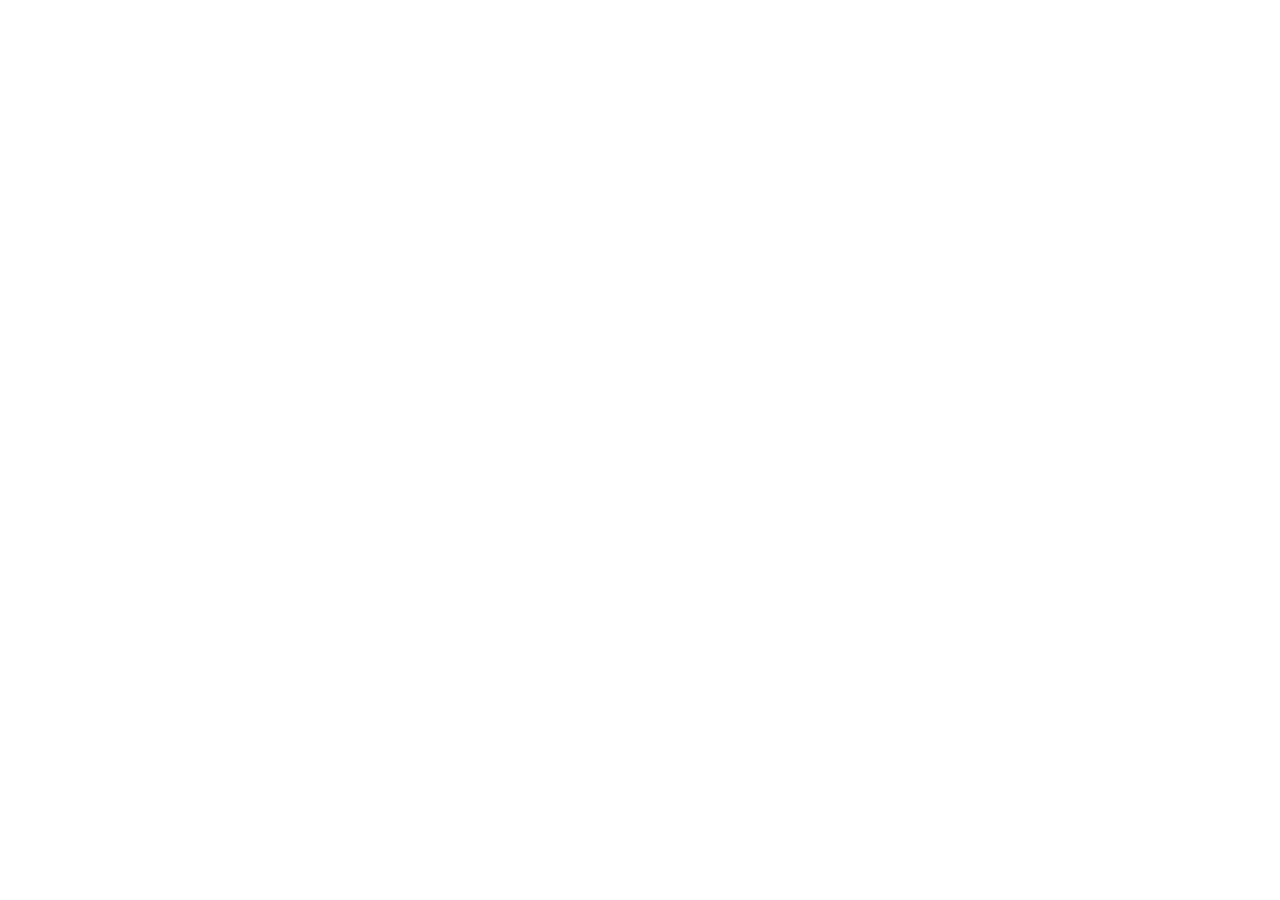
==== index.html @ 88f96a63 "Use tech stack vite_react_shadcn_ts" ====
<!DOCTYPE html>
<html lang="en">
  <head>
    <meta charset="UTF-8" />
    <meta name="viewport" content="width=device-width, initial-scale=1.0" />
    <title>hacknfact-genesis-portal</title>
    <meta name="description" content="Lovable Generated Project" />
    <meta name="author" content="Lovable" />

    <meta property="og:title" content="hacknfact-genesis-portal" />
    <meta property="og:description" content="Lovable Generated Project" />
    <meta property="og:type" content="website" />
    <meta property="og:image" content="https://lovable.dev/opengraph-image-p98pqg.png" />

    <meta name="twitter:card" content="summary_large_image" />
    <meta name="twitter:site" content="@lovable_dev" />
    <meta name="twitter:image" content="https://lovable.dev/opengraph-image-p98pqg.png" />
  </head>

  <body>
    <div id="root"></div>
    <!-- IMPORTANT: DO NOT REMOVE THIS SCRIPT TAG OR THIS VERY COMMENT! -->
    <script src="https://cdn.gpteng.co/gptengineer.js" type="module"></script>
    <script type="module" src="/src/main.tsx"></script>
  </body>
</html>
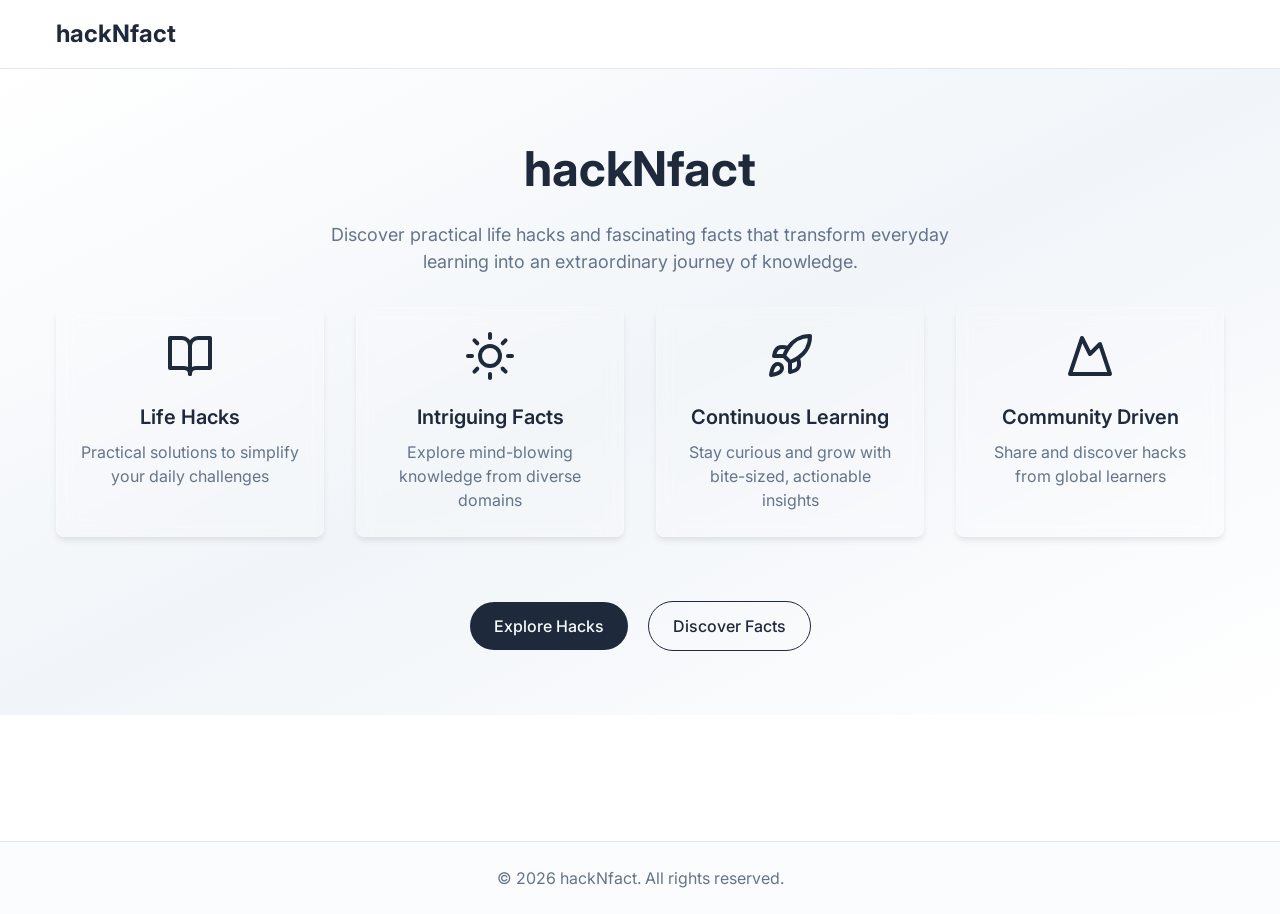
==== commit b7e275be: "Refactor: Convert to HTML/CSS/JS Convert the React application to a static HTML, CSS, and JavaScript" ====
--- a/index.html
+++ b/index.html
@@ -1,26 +1,109 @@
+
 <!DOCTYPE html>
 <html lang="en">
-  <head>
-    <meta charset="UTF-8" />
-    <meta name="viewport" content="width=device-width, initial-scale=1.0" />
-    <title>hacknfact-genesis-portal</title>
-    <meta name="description" content="Lovable Generated Project" />
-    <meta name="author" content="Lovable" />
+<head>
+    <meta charset="UTF-8">
+    <meta name="viewport" content="width=device-width, initial-scale=1.0">
+    <title>hackNfact - Home</title>
+    <link href="https://fonts.googleapis.com/css2?family=Inter:wght@400;500;600;700&display=swap" rel="stylesheet">
+    <link rel="stylesheet" href="styles.css">
+</head>
+<body>
+    <div class="page-layout">
+        <header class="header">
+            <div class="container nav-container">
+                <a href="index.html" class="logo">hackNfact</a>
+                
+                <nav class="nav hidden">
+                    <ul class="nav-links">
+                        <li><a href="index.html" class="nav-link">Home</a></li>
+                        <li><a href="hacks.html" class="nav-link">Hacks</a></li>
+                        <li><a href="facts.html" class="nav-link">Facts</a></li>
+                        <li><a href="submit.html" class="nav-link">Submit</a></li>
+                        <li><a href="about.html" class="nav-link">About</a></li>
+                        <li><a href="contact.html" class="nav-link">Contact</a></li>
+                    </ul>
+                </nav>
+                
+                <button class="mobile-menu-btn">
+                    <svg xmlns="http://www.w3.org/2000/svg" width="24" height="24" viewBox="0 0 24 24" fill="none" stroke="currentColor" stroke-width="2" stroke-linecap="round" stroke-linejoin="round">
+                        <line x1="4" y1="12" x2="20" y2="12"></line>
+                        <line x1="4" y1="6" x2="20" y2="6"></line>
+                        <line x1="4" y1="18" x2="20" y2="18"></line>
+                    </svg>
+                </button>
+            </div>
+        </header>
+        
+        <main class="main">
+            <div class="hero" style="background: linear-gradient(to bottom right, var(--background), var(--secondary), var(--background))">
+                <div class="container">
+                    <h1 class="hero-title">hackNfact</h1>
+                    <p class="hero-description">
+                        Discover practical life hacks and fascinating facts that transform everyday learning into an extraordinary journey of knowledge.
+                    </p>
+                    
+                    <div class="grid grid-4" style="margin-bottom: 4rem;">
+                        <div class="feature-card">
+                            <svg class="feature-icon" xmlns="http://www.w3.org/2000/svg" width="24" height="24" viewBox="0 0 24 24" fill="none" stroke="currentColor" stroke-width="2" stroke-linecap="round" stroke-linejoin="round">
+                                <path d="M2 3h6a4 4 0 0 1 4 4v14a3 3 0 0 0-3-3H2z"></path>
+                                <path d="M22 3h-6a4 4 0 0 0-4 4v14a3 3 0 0 1 3-3h7z"></path>
+                            </svg>
+                            <h3 class="feature-title">Life Hacks</h3>
+                            <p class="feature-description">Practical solutions to simplify your daily challenges</p>
+                        </div>
+                        
+                        <div class="feature-card">
+                            <svg class="feature-icon" xmlns="http://www.w3.org/2000/svg" width="24" height="24" viewBox="0 0 24 24" fill="none" stroke="currentColor" stroke-width="2" stroke-linecap="round" stroke-linejoin="round">
+                                <circle cx="12" cy="12" r="5"></circle>
+                                <line x1="12" y1="1" x2="12" y2="3"></line>
+                                <line x1="12" y1="21" x2="12" y2="23"></line>
+                                <line x1="4.22" y1="4.22" x2="5.64" y2="5.64"></line>
+                                <line x1="18.36" y1="18.36" x2="19.78" y2="19.78"></line>
+                                <line x1="1" y1="12" x2="3" y2="12"></line>
+                                <line x1="21" y1="12" x2="23" y2="12"></line>
+                                <line x1="4.22" y1="19.78" x2="5.64" y2="18.36"></line>
+                                <line x1="18.36" y1="5.64" x2="19.78" y2="4.22"></line>
+                            </svg>
+                            <h3 class="feature-title">Intriguing Facts</h3>
+                            <p class="feature-description">Explore mind-blowing knowledge from diverse domains</p>
+                        </div>
+                        
+                        <div class="feature-card">
+                            <svg class="feature-icon" xmlns="http://www.w3.org/2000/svg" width="24" height="24" viewBox="0 0 24 24" fill="none" stroke="currentColor" stroke-width="2" stroke-linecap="round" stroke-linejoin="round">
+                                <path d="M4.5 16.5c-1.5 1.26-2 5-2 5s3.74-.5 5-2c.71-.84.7-2.13-.09-2.91a2.18 2.18 0 0 0-2.91-.09z"></path>
+                                <path d="m12 15-3-3a22 22 0 0 1 2-3.95A12.88 12.88 0 0 1 22 2c0 2.72-.78 7.5-6 11a22.35 22.35 0 0 1-4 2z"></path>
+                                <path d="M9 12H4s.55-3.03 2-4c1.62-1.08 5 0 5 0"></path>
+                                <path d="M12 15v5s3.03-.55 4-2c1.08-1.62 0-5 0-5"></path>
+                            </svg>
+                            <h3 class="feature-title">Continuous Learning</h3>
+                            <p class="feature-description">Stay curious and grow with bite-sized, actionable insights</p>
+                        </div>
+                        
+                        <div class="feature-card">
+                            <svg class="feature-icon" xmlns="http://www.w3.org/2000/svg" width="24" height="24" viewBox="0 0 24 24" fill="none" stroke="currentColor" stroke-width="2" stroke-linecap="round" stroke-linejoin="round">
+                                <path d="m8 3 4 8 5-5 5 15H2L8 3z"></path>
+                            </svg>
+                            <h3 class="feature-title">Community Driven</h3>
+                            <p class="feature-description">Share and discover hacks from global learners</p>
+                        </div>
+                    </div>
+                    
+                    <div>
+                        <a href="hacks.html" class="btn btn-primary" style="margin-right: 1rem;">Explore Hacks</a>
+                        <a href="facts.html" class="btn btn-outline">Discover Facts</a>
+                    </div>
+                </div>
+            </div>
+        </main>
+        
+        <footer class="footer">
+            <div class="container footer-content">
+                <p>© <script>document.write(new Date().getFullYear())</script> hackNfact. All rights reserved.</p>
+            </div>
+        </footer>
+    </div>
 
-    <meta property="og:title" content="hacknfact-genesis-portal" />
-    <meta property="og:description" content="Lovable Generated Project" />
-    <meta property="og:type" content="website" />
-    <meta property="og:image" content="https://lovable.dev/opengraph-image-p98pqg.png" />
-
-    <meta name="twitter:card" content="summary_large_image" />
-    <meta name="twitter:site" content="@lovable_dev" />
-    <meta name="twitter:image" content="https://lovable.dev/opengraph-image-p98pqg.png" />
-  </head>
-
-  <body>
-    <div id="root"></div>
-    <!-- IMPORTANT: DO NOT REMOVE THIS SCRIPT TAG OR THIS VERY COMMENT! -->
-    <script src="https://cdn.gpteng.co/gptengineer.js" type="module"></script>
-    <script type="module" src="/src/main.tsx"></script>
-  </body>
+    <script src="scripts.js"></script>
+</body>
 </html>
--- a/styles.css
+++ b/styles.css
@@ -0,0 +1,655 @@
+
+:root {
+  --background: #ffffff;
+  --foreground: #1e293b;
+  --primary: #1e293b;
+  --primary-foreground: #f8fafc;
+  --secondary: #f1f5f9;
+  --secondary-foreground: #1e293b;
+  --muted: #f1f5f9;
+  --muted-foreground: #64748b;
+  --accent: #f1f5f9;
+  --accent-foreground: #1e293b;
+  --border: #e2e8f0;
+  --input: #e2e8f0;
+  --border-radius: 0.5rem;
+}
+
+* {
+  margin: 0;
+  padding: 0;
+  box-sizing: border-box;
+  border-color: var(--border);
+}
+
+body {
+  font-family: 'Inter', system-ui, -apple-system, BlinkMacSystemFont, 'Segoe UI', Roboto, 'Helvetica Neue', sans-serif;
+  background-color: var(--background);
+  color: var(--foreground);
+  line-height: 1.5;
+}
+
+.container {
+  width: 100%;
+  max-width: 1200px;
+  margin: 0 auto;
+  padding: 0 1rem;
+}
+
+/* Navigation */
+.header {
+  background-color: rgba(255, 255, 255, 0.8);
+  backdrop-filter: blur(8px);
+  border-bottom: 1px solid var(--border);
+  position: sticky;
+  top: 0;
+  z-index: 10;
+}
+
+.nav-container {
+  display: flex;
+  justify-content: space-between;
+  align-items: center;
+  padding: 1rem;
+}
+
+.logo {
+  font-size: 1.5rem;
+  font-weight: bold;
+  color: var(--primary);
+  text-decoration: none;
+}
+
+.nav {
+  display: none;
+}
+
+.nav-links {
+  display: flex;
+  gap: 1.5rem;
+  list-style: none;
+}
+
+.nav-link {
+  color: var(--muted-foreground);
+  text-decoration: none;
+  transition: color 0.2s;
+}
+
+.nav-link:hover {
+  color: var(--primary);
+}
+
+.nav-link.active {
+  color: var(--primary);
+  font-weight: 500;
+}
+
+.mobile-menu-btn {
+  background: none;
+  border: none;
+  color: var(--muted-foreground);
+  padding: 0.5rem;
+  cursor: pointer;
+  display: block;
+}
+
+/* Footer */
+.footer {
+  background-color: rgba(241, 245, 249, 0.3);
+  padding: 1.5rem 0;
+  border-top: 1px solid var(--border);
+}
+
+.footer-content {
+  text-align: center;
+  color: var(--muted-foreground);
+}
+
+/* Main Content */
+.main {
+  flex-grow: 1;
+  min-height: calc(100vh - 128px);
+}
+
+/* Page Layout */
+.page-layout {
+  min-height: 100vh;
+  display: flex;
+  flex-direction: column;
+}
+
+/* Hero Sections */
+.hero {
+  padding: 4rem 1rem;
+  text-align: center;
+}
+
+.hero-title {
+  font-size: 2.5rem;
+  font-weight: bold;
+  margin-bottom: 1rem;
+  color: var(--primary);
+}
+
+.hero-description {
+  font-size: 1.125rem;
+  max-width: 42rem;
+  margin: 0 auto 2rem;
+  color: var(--muted-foreground);
+}
+
+/* Cards */
+.card {
+  background-color: var(--background);
+  border: 1px solid var(--border);
+  border-radius: var(--border-radius);
+  overflow: hidden;
+  transition: box-shadow 0.3s, transform 0.3s;
+}
+
+.card:hover {
+  box-shadow: 0 10px 25px -5px rgba(0, 0, 0, 0.1);
+}
+
+.card-header {
+  padding: 1.5rem;
+  background: linear-gradient(to right, rgba(241, 245, 249, 0.3), rgba(255, 255, 255, 1));
+}
+
+.card-header-content {
+  display: flex;
+  align-items: center;
+  gap: 0.75rem;
+  margin-bottom: 0.5rem;
+}
+
+.icon-container {
+  padding: 0.5rem;
+  background-color: rgba(30, 41, 59, 0.1);
+  border-radius: 0.5rem;
+  color: var(--primary);
+}
+
+.card-title {
+  font-size: 1.25rem;
+  font-weight: 600;
+}
+
+.card-description {
+  color: var(--muted-foreground);
+  font-size: 0.875rem;
+}
+
+.card-content {
+  padding: 1.5rem;
+}
+
+/* Buttons */
+.btn {
+  display: inline-flex;
+  align-items: center;
+  justify-content: center;
+  padding: 0.75rem 1.5rem;
+  font-weight: 500;
+  border-radius: 9999px;
+  transition: all 0.2s;
+  cursor: pointer;
+  text-decoration: none;
+}
+
+.btn-primary {
+  background-color: var(--primary);
+  color: var(--primary-foreground);
+}
+
+.btn-primary:hover {
+  background-color: rgba(30, 41, 59, 0.9);
+}
+
+.btn-outline {
+  border: 1px solid var(--primary);
+  color: var(--primary);
+  background-color: transparent;
+}
+
+.btn-outline:hover {
+  background-color: rgba(30, 41, 59, 0.1);
+}
+
+/* Grid Layouts */
+.grid {
+  display: grid;
+  gap: 2rem;
+}
+
+/* Fact item styles */
+.fact-item {
+  border-left: 4px solid rgba(30, 41, 59, 0.5);
+  padding-left: 1rem;
+  padding-top: 0.5rem;
+  padding-bottom: 0.5rem;
+  margin-bottom: 1rem;
+  background-color: rgba(241, 245, 249, 0.2);
+  border-top-right-radius: 0.25rem;
+  border-bottom-right-radius: 0.25rem;
+  transition: background-color 0.2s;
+}
+
+.fact-item:hover {
+  background-color: rgba(241, 245, 249, 0.3);
+}
+
+/* Hack item styles */
+.hack-list {
+  list-style: none;
+}
+
+.hack-item {
+  border-bottom: 1px solid rgba(226, 232, 240, 0.6);
+  padding-bottom: 0.75rem;
+  margin-bottom: 0.75rem;
+}
+
+.hack-item:last-child {
+  border-bottom: none;
+  padding-bottom: 0;
+  margin-bottom: 0;
+}
+
+.hack-link {
+  color: var(--foreground);
+  text-decoration: none;
+  display: flex;
+  align-items: center;
+  gap: 0.5rem;
+  transition: color 0.2s;
+}
+
+.hack-link:hover {
+  color: var(--primary);
+}
+
+.dot {
+  height: 0.5rem;
+  width: 0.5rem;
+  background-color: var(--accent);
+  border-radius: 50%;
+  display: inline-block;
+}
+
+/* Forms */
+.form-group {
+  margin-bottom: 1.5rem;
+}
+
+.form-label {
+  display: block;
+  margin-bottom: 0.5rem;
+  font-weight: 500;
+}
+
+.form-input {
+  width: 100%;
+  padding: 0.75rem;
+  border: 1px solid var(--input);
+  border-radius: var(--border-radius);
+  background-color: var(--background);
+  color: var(--foreground);
+}
+
+.form-input:focus {
+  outline: 2px solid rgba(30, 41, 59, 0.2);
+  outline-offset: 2px;
+}
+
+.form-textarea {
+  min-height: 150px;
+  resize: vertical;
+}
+
+.form-select {
+  width: 100%;
+  padding: 0.75rem;
+  border: 1px solid var(--input);
+  border-radius: var(--border-radius);
+  background-color: var(--background);
+  color: var(--foreground);
+}
+
+.form-error {
+  color: #f43f5e;
+  font-size: 0.875rem;
+  margin-top: 0.25rem;
+}
+
+.form-description {
+  color: var(--muted-foreground);
+  font-size: 0.875rem;
+  margin-top: 0.25rem;
+}
+
+/* Modal and Dialog */
+.dialog-overlay {
+  position: fixed;
+  inset: 0;
+  background-color: rgba(0, 0, 0, 0.8);
+  display: flex;
+  align-items: center;
+  justify-content: center;
+  z-index: 50;
+}
+
+.dialog-content {
+  background-color: var(--background);
+  padding: 1.5rem;
+  border-radius: var(--border-radius);
+  box-shadow: 0 25px 50px -12px rgba(0, 0, 0, 0.25);
+  max-width: 42rem;
+  width: 90%;
+}
+
+.dialog-header {
+  margin-bottom: 1rem;
+}
+
+.dialog-title {
+  font-size: 1.5rem;
+  font-weight: 600;
+  text-align: center;
+}
+
+/* Animation utility classes */
+.animate-pulse {
+  animation: pulse 2s cubic-bezier(0.4, 0, 0.6, 1) infinite;
+}
+
+@keyframes pulse {
+  0%, 100% {
+    opacity: 1;
+  }
+  50% {
+    opacity: .7;
+  }
+}
+
+.animate-fade-in {
+  animation: fade-in 0.3s ease-out;
+}
+
+@keyframes fade-in {
+  from {
+    opacity: 0;
+    transform: translateY(10px);
+  }
+  to {
+    opacity: 1;
+    transform: translateY(0);
+  }
+}
+
+/* Carousel */
+.carousel {
+  position: relative;
+  width: 100%;
+  max-width: 24rem;
+  margin: 0 auto;
+  overflow: hidden;
+}
+
+.carousel-content {
+  display: flex;
+  transition: transform 0.5s ease;
+}
+
+.carousel-item {
+  flex: 0 0 100%;
+  display: flex;
+  flex-direction: column;
+  align-items: center;
+}
+
+.carousel-image-container {
+  overflow: hidden;
+  border-radius: var(--border-radius);
+  aspect-ratio: 1;
+  width: 100%;
+  max-width: 300px;
+  margin: 0 auto;
+}
+
+.carousel-image {
+  width: 100%;
+  height: 100%;
+  object-fit: cover;
+  transition: transform 0.3s;
+}
+
+.carousel-image:hover {
+  transform: scale(1.05);
+}
+
+.carousel-caption {
+  text-align: center;
+  margin-top: 1rem;
+}
+
+.carousel-name {
+  font-weight: 600;
+  font-size: 1.125rem;
+}
+
+.carousel-role {
+  color: var(--muted-foreground);
+}
+
+.carousel-nav {
+  display: flex;
+  justify-content: center;
+  margin-top: 1rem;
+  gap: 0.5rem;
+}
+
+.carousel-btn {
+  background: none;
+  border: 1px solid var(--border);
+  width: 2.5rem;
+  height: 2.5rem;
+  border-radius: 50%;
+  display: flex;
+  align-items: center;
+  justify-content: center;
+  cursor: pointer;
+  transition: background-color 0.2s;
+}
+
+.carousel-btn:hover {
+  background-color: var(--secondary);
+}
+
+/* Responsive */
+@media (min-width: 768px) {
+  .nav {
+    display: block;
+  }
+  
+  .mobile-menu-btn {
+    display: none;
+  }
+  
+  .hero-title {
+    font-size: 3rem;
+  }
+  
+  .grid {
+    grid-template-columns: repeat(2, 1fr);
+  }
+
+  .form-row {
+    display: grid;
+    grid-template-columns: repeat(2, 1fr);
+    gap: 1.5rem;
+  }
+  
+  .dialog-content {
+    max-width: 42rem;
+  }
+}
+
+@media (min-width: 1024px) {
+  .grid-3 {
+    grid-template-columns: repeat(3, 1fr);
+  }
+  
+  .grid-4 {
+    grid-template-columns: repeat(4, 1fr);
+  }
+}
+
+/* Success message */
+.success-message {
+  text-align: center;
+  padding: 2rem;
+  border: 1px solid rgba(var(--primary), 0.2);
+  border-radius: var(--border-radius);
+  animation: fade-in 0.3s ease-out;
+}
+
+.success-icon {
+  width: 4rem;
+  height: 4rem;
+  margin: 0 auto 1rem;
+  color: var(--primary);
+}
+
+/* Contact info */
+.contact-info-item {
+  display: flex;
+  align-items: flex-start;
+  margin-bottom: 1.5rem;
+}
+
+.contact-icon {
+  margin-right: 0.75rem;
+  margin-top: 0.25rem;
+  color: var(--primary);
+}
+
+.social-links {
+  display: flex;
+  gap: 1rem;
+}
+
+.social-link {
+  background-color: var(--background);
+  color: var(--primary);
+  padding: 0.75rem;
+  border-radius: 9999px;
+  transition: background-color 0.2s;
+}
+
+.social-link:hover {
+  background-color: rgba(var(--primary), 0.05);
+}
+
+.map-container {
+  height: 300px;
+  background-color: rgba(var(--muted), 0.3);
+  border: 1px solid var(--border);
+  border-radius: var(--border-radius);
+  margin-top: 2.5rem;
+  display: flex;
+  align-items: center;
+  justify-content: center;
+  color: var(--muted-foreground);
+}
+
+.map-icon {
+  margin-right: 0.5rem;
+}
+
+/* Feature cards */
+.feature-card {
+  background-color: rgba(255, 255, 255, 0.1);
+  backdrop-filter: blur(8px);
+  border: 1px solid rgba(255, 255, 255, 0.2);
+  padding: 1.5rem;
+  border-radius: var(--border-radius);
+  box-shadow: 0 4px 6px -1px rgba(0, 0, 0, 0.1);
+  transition: transform 0.3s, box-shadow 0.3s;
+}
+
+.feature-card:hover {
+  transform: scale(1.05);
+  box-shadow: 0 10px 15px -3px rgba(0, 0, 0, 0.1);
+}
+
+.feature-icon {
+  width: 3rem;
+  height: 3rem;
+  margin-bottom: 1rem;
+  color: var(--primary);
+}
+
+.feature-title {
+  font-size: 1.25rem;
+  font-weight: 600;
+  margin-bottom: 0.5rem;
+}
+
+.feature-description {
+  color: var(--muted-foreground);
+}
+
+/* About page */
+.about-card {
+  display: flex;
+  flex-direction: column;
+  align-items: center;
+  gap: 1.5rem;
+  transition: box-shadow 0.3s;
+}
+
+.about-card:hover {
+  box-shadow: 0 4px 6px -1px rgba(0, 0, 0, 0.1);
+}
+
+.about-icon-container {
+  background-color: rgba(30, 41, 59, 0.1);
+  padding: 1rem;
+  border-radius: 9999px;
+}
+
+.about-icon {
+  width: 2.5rem;
+  height: 2.5rem;
+  color: var(--primary);
+}
+
+.about-content {
+  text-align: center;
+}
+
+@media (min-width: 768px) {
+  .about-card {
+    flex-direction: row;
+    text-align: left;
+  }
+  
+  .about-content {
+    text-align: left;
+  }
+}
+
+/* Know Us button */
+.know-us-btn {
+  animation: pulse 2s cubic-bezier(0.4, 0, 0.6, 1) infinite;
+}
+
+.know-us-btn:hover {
+  animation: none;
+}
+
+.hidden {
+  display: none;
+}
